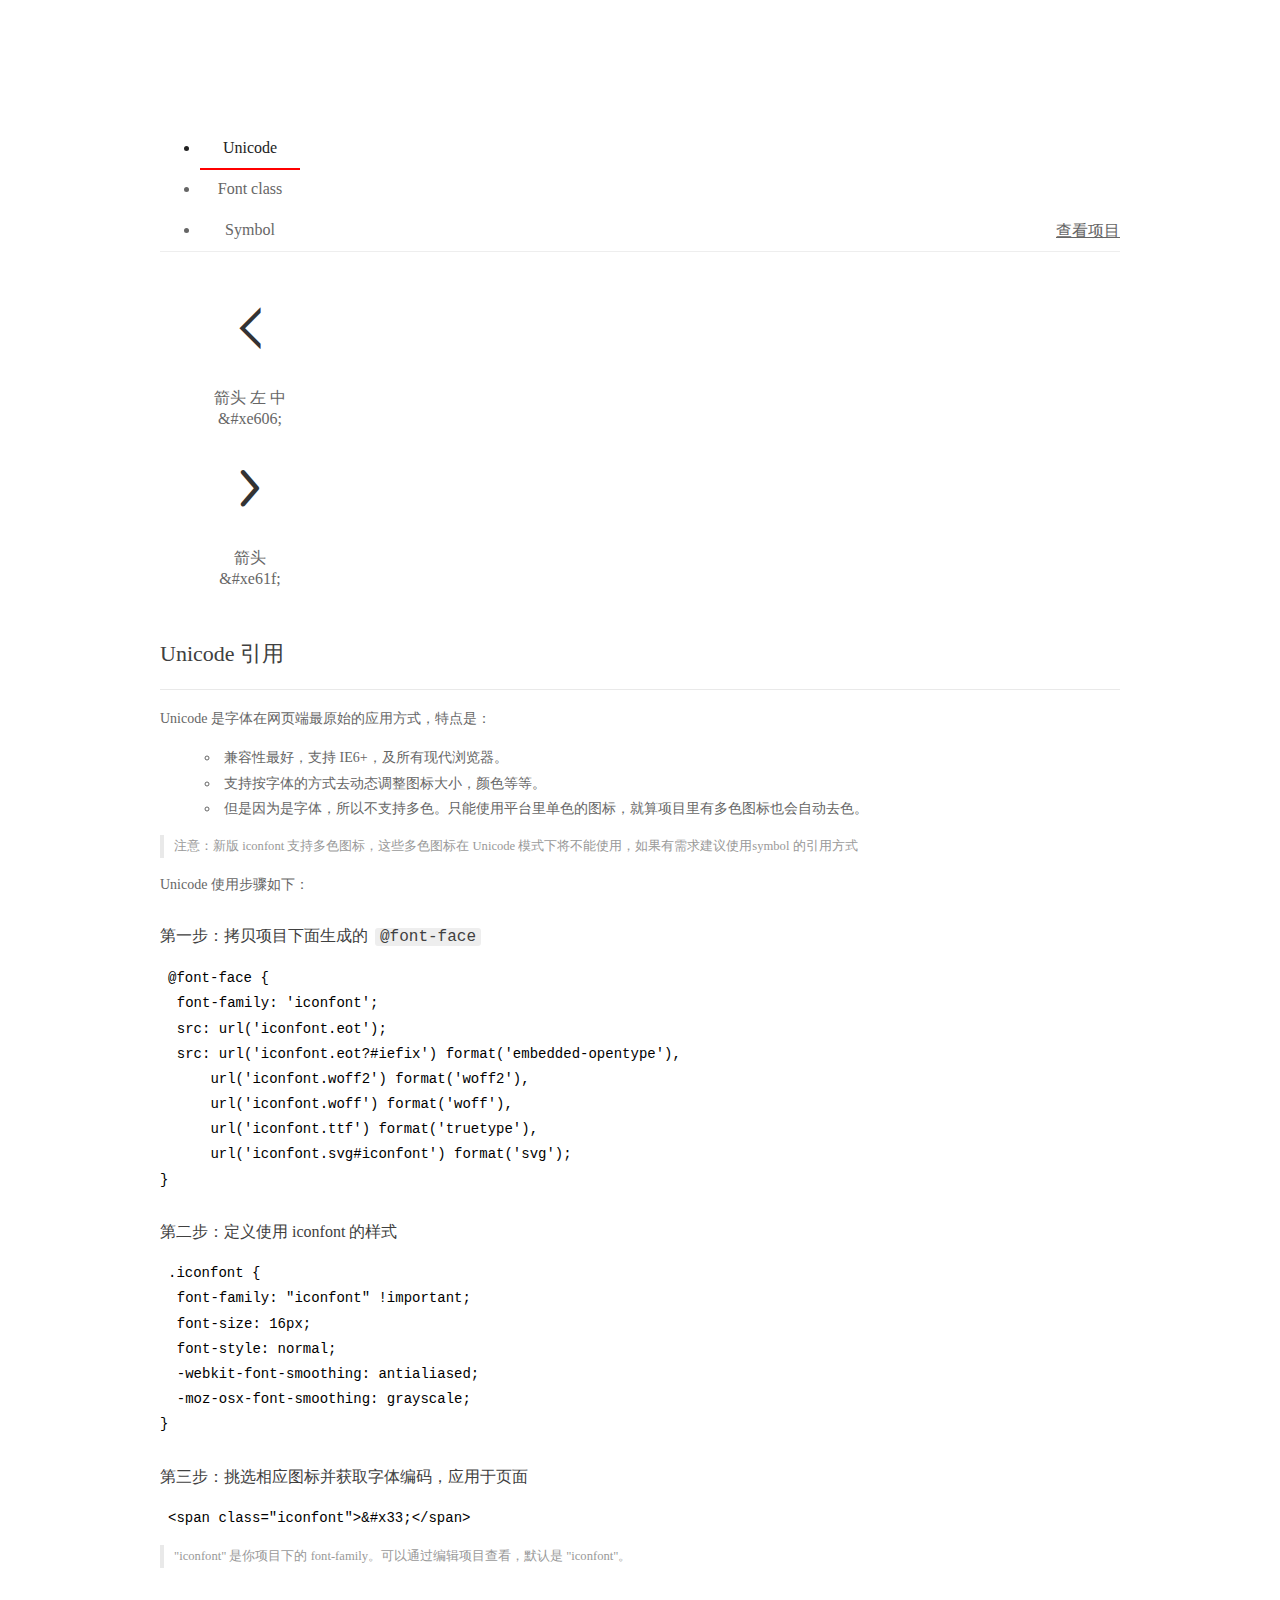
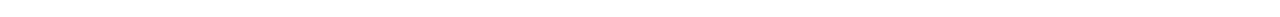
==== font/iconfont/demo_index.html @ b5be232b "0509" ====
<!DOCTYPE html>
<html>
<head>
  <meta charset="utf-8"/>
  <title>IconFont Demo</title>
  <link rel="shortcut icon" href="https://img.alicdn.com/tps/i4/TB1_oz6GVXXXXaFXpXXJDFnIXXX-64-64.ico" type="image/x-icon"/>
  <link rel="stylesheet" href="https://g.alicdn.com/thx/cube/1.3.2/cube.min.css">
  <link rel="stylesheet" href="demo.css">
  <link rel="stylesheet" href="iconfont.css">
  <script src="iconfont.js"></script>
  <!-- jQuery -->
  <script src="https://a1.alicdn.com/oss/uploads/2018/12/26/7bfddb60-08e8-11e9-9b04-53e73bb6408b.js"></script>
  <!-- 代码高亮 -->
  <script src="https://a1.alicdn.com/oss/uploads/2018/12/26/a3f714d0-08e6-11e9-8a15-ebf944d7534c.js"></script>
</head>
<body>
  <div class="main">
    <h1 class="logo"><a href="https://www.iconfont.cn/" title="iconfont 首页" target="_blank">&#xe86b;</a></h1>
    <div class="nav-tabs">
      <ul id="tabs" class="dib-box">
        <li class="dib active"><span>Unicode</span></li>
        <li class="dib"><span>Font class</span></li>
        <li class="dib"><span>Symbol</span></li>
      </ul>
      
      <a href="https://www.iconfont.cn/manage/index?manage_type=myprojects&projectId=1807315" target="_blank" class="nav-more">查看项目</a>
      
    </div>
    <div class="tab-container">
      <div class="content unicode" style="display: block;">
          <ul class="icon_lists dib-box">
          
            <li class="dib">
              <span class="icon iconfont">&#xe606;</span>
                <div class="name">箭头 左 中</div>
                <div class="code-name">&amp;#xe606;</div>
              </li>
          
            <li class="dib">
              <span class="icon iconfont">&#xe61f;</span>
                <div class="name">箭头</div>
                <div class="code-name">&amp;#xe61f;</div>
              </li>
          
          </ul>
          <div class="article markdown">
          <h2 id="unicode-">Unicode 引用</h2>
          <hr>

          <p>Unicode 是字体在网页端最原始的应用方式，特点是：</p>
          <ul>
            <li>兼容性最好，支持 IE6+，及所有现代浏览器。</li>
            <li>支持按字体的方式去动态调整图标大小，颜色等等。</li>
            <li>但是因为是字体，所以不支持多色。只能使用平台里单色的图标，就算项目里有多色图标也会自动去色。</li>
          </ul>
          <blockquote>
            <p>注意：新版 iconfont 支持多色图标，这些多色图标在 Unicode 模式下将不能使用，如果有需求建议使用symbol 的引用方式</p>
          </blockquote>
          <p>Unicode 使用步骤如下：</p>
          <h3 id="-font-face">第一步：拷贝项目下面生成的 <code>@font-face</code></h3>
<pre><code class="language-css"
>@font-face {
  font-family: 'iconfont';
  src: url('iconfont.eot');
  src: url('iconfont.eot?#iefix') format('embedded-opentype'),
      url('iconfont.woff2') format('woff2'),
      url('iconfont.woff') format('woff'),
      url('iconfont.ttf') format('truetype'),
      url('iconfont.svg#iconfont') format('svg');
}
</code></pre>
          <h3 id="-iconfont-">第二步：定义使用 iconfont 的样式</h3>
<pre><code class="language-css"
>.iconfont {
  font-family: "iconfont" !important;
  font-size: 16px;
  font-style: normal;
  -webkit-font-smoothing: antialiased;
  -moz-osx-font-smoothing: grayscale;
}
</code></pre>
          <h3 id="-">第三步：挑选相应图标并获取字体编码，应用于页面</h3>
<pre>
<code class="language-html"
>&lt;span class="iconfont"&gt;&amp;#x33;&lt;/span&gt;
</code></pre>
          <blockquote>
            <p>"iconfont" 是你项目下的 font-family。可以通过编辑项目查看，默认是 "iconfont"。</p>
          </blockquote>
          </div>
      </div>
      <div class="content font-class">
        <ul class="icon_lists dib-box">
          
          <li class="dib">
            <span class="icon iconfont icon-jiantou4"></span>
            <div class="name">
              箭头 左 中
            </div>
            <div class="code-name">.icon-jiantou4
            </div>
          </li>
          
          <li class="dib">
            <span class="icon iconfont icon-jiantou"></span>
            <div class="name">
              箭头
            </div>
            <div class="code-name">.icon-jiantou
            </div>
          </li>
          
        </ul>
        <div class="article markdown">
        <h2 id="font-class-">font-class 引用</h2>
        <hr>

        <p>font-class 是 Unicode 使用方式的一种变种，主要是解决 Unicode 书写不直观，语意不明确的问题。</p>
        <p>与 Unicode 使用方式相比，具有如下特点：</p>
        <ul>
          <li>兼容性良好，支持 IE8+，及所有现代浏览器。</li>
          <li>相比于 Unicode 语意明确，书写更直观。可以很容易分辨这个 icon 是什么。</li>
          <li>因为使用 class 来定义图标，所以当要替换图标时，只需要修改 class 里面的 Unicode 引用。</li>
          <li>不过因为本质上还是使用的字体，所以多色图标还是不支持的。</li>
        </ul>
        <p>使用步骤如下：</p>
        <h3 id="-fontclass-">第一步：引入项目下面生成的 fontclass 代码：</h3>
<pre><code class="language-html">&lt;link rel="stylesheet" href="./iconfont.css"&gt;
</code></pre>
        <h3 id="-">第二步：挑选相应图标并获取类名，应用于页面：</h3>
<pre><code class="language-html">&lt;span class="iconfont icon-xxx"&gt;&lt;/span&gt;
</code></pre>
        <blockquote>
          <p>"
            iconfont" 是你项目下的 font-family。可以通过编辑项目查看，默认是 "iconfont"。</p>
        </blockquote>
      </div>
      </div>
      <div class="content symbol">
          <ul class="icon_lists dib-box">
          
            <li class="dib">
                <svg class="icon svg-icon" aria-hidden="true">
                  <use xlink:href="#icon-jiantou4"></use>
                </svg>
                <div class="name">箭头 左 中</div>
                <div class="code-name">#icon-jiantou4</div>
            </li>
          
            <li class="dib">
                <svg class="icon svg-icon" aria-hidden="true">
                  <use xlink:href="#icon-jiantou"></use>
                </svg>
                <div class="name">箭头</div>
                <div class="code-name">#icon-jiantou</div>
            </li>
          
          </ul>
          <div class="article markdown">
          <h2 id="symbol-">Symbol 引用</h2>
          <hr>

          <p>这是一种全新的使用方式，应该说这才是未来的主流，也是平台目前推荐的用法。相关介绍可以参考这篇<a href="">文章</a>
            这种用法其实是做了一个 SVG 的集合，与另外两种相比具有如下特点：</p>
          <ul>
            <li>支持多色图标了，不再受单色限制。</li>
            <li>通过一些技巧，支持像字体那样，通过 <code>font-size</code>, <code>color</code> 来调整样式。</li>
            <li>兼容性较差，支持 IE9+，及现代浏览器。</li>
            <li>浏览器渲染 SVG 的性能一般，还不如 png。</li>
          </ul>
          <p>使用步骤如下：</p>
          <h3 id="-symbol-">第一步：引入项目下面生成的 symbol 代码：</h3>
<pre><code class="language-html">&lt;script src="./iconfont.js"&gt;&lt;/script&gt;
</code></pre>
          <h3 id="-css-">第二步：加入通用 CSS 代码（引入一次就行）：</h3>
<pre><code class="language-html">&lt;style&gt;
.icon {
  width: 1em;
  height: 1em;
  vertical-align: -0.15em;
  fill: currentColor;
  overflow: hidden;
}
&lt;/style&gt;
</code></pre>
          <h3 id="-">第三步：挑选相应图标并获取类名，应用于页面：</h3>
<pre><code class="language-html">&lt;svg class="icon" aria-hidden="true"&gt;
  &lt;use xlink:href="#icon-xxx"&gt;&lt;/use&gt;
&lt;/svg&gt;
</code></pre>
          </div>
      </div>

    </div>
  </div>
  <script>
  $(document).ready(function () {
      $('.tab-container .content:first').show()

      $('#tabs li').click(function (e) {
        var tabContent = $('.tab-container .content')
        var index = $(this).index()

        if ($(this).hasClass('active')) {
          return
        } else {
          $('#tabs li').removeClass('active')
          $(this).addClass('active')

          tabContent.hide().eq(index).fadeIn()
        }
      })
    })
  </script>
</body>
</html>
---- font/iconfont/demo.css ----
/* Logo 字体 */
@font-face {
  font-family: "iconfont logo";
  src: url('https://at.alicdn.com/t/font_985780_km7mi63cihi.eot?t=1545807318834');
  src: url('https://at.alicdn.com/t/font_985780_km7mi63cihi.eot?t=1545807318834#iefix') format('embedded-opentype'),
    url('https://at.alicdn.com/t/font_985780_km7mi63cihi.woff?t=1545807318834') format('woff'),
    url('https://at.alicdn.com/t/font_985780_km7mi63cihi.ttf?t=1545807318834') format('truetype'),
    url('https://at.alicdn.com/t/font_985780_km7mi63cihi.svg?t=1545807318834#iconfont') format('svg');
}

.logo {
  font-family: "iconfont logo";
  font-size: 160px;
  font-style: normal;
  -webkit-font-smoothing: antialiased;
  -moz-osx-font-smoothing: grayscale;
}

/* tabs */
.nav-tabs {
  position: relative;
}

.nav-tabs .nav-more {
  position: absolute;
  right: 0;
  bottom: 0;
  height: 42px;
  line-height: 42px;
  color: #666;
}

#tabs {
  border-bottom: 1px solid #eee;
}

#tabs li {
  cursor: pointer;
  width: 100px;
  height: 40px;
  line-height: 40px;
  text-align: center;
  font-size: 16px;
  border-bottom: 2px solid transparent;
  position: relative;
  z-index: 1;
  margin-bottom: -1px;
  color: #666;
}


#tabs .active {
  border-bottom-color: #f00;
  color: #222;
}

.tab-container .content {
  display: none;
}

/* 页面布局 */
.main {
  padding: 30px 100px;
  width: 960px;
  margin: 0 auto;
}

.main .logo {
  color: #333;
  text-align: left;
  margin-bottom: 30px;
  line-height: 1;
  height: 110px;
  margin-top: -50px;
  overflow: hidden;
  *zoom: 1;
}

.main .logo a {
  font-size: 160px;
  color: #333;
}

.helps {
  margin-top: 40px;
}

.helps pre {
  padding: 20px;
  margin: 10px 0;
  border: solid 1px #e7e1cd;
  background-color: #fffdef;
  overflow: auto;
}

.icon_lists {
  width: 100% !important;
  overflow: hidden;
  *zoom: 1;
}

.icon_lists li {
  width: 100px;
  margin-bottom: 10px;
  margin-right: 20px;
  text-align: center;
  list-style: none !important;
  cursor: default;
}

.icon_lists li .code-name {
  line-height: 1.2;
}

.icon_lists .icon {
  display: block;
  height: 100px;
  line-height: 100px;
  font-size: 42px;
  margin: 10px auto;
  color: #333;
  -webkit-transition: font-size 0.25s linear, width 0.25s linear;
  -moz-transition: font-size 0.25s linear, width 0.25s linear;
  transition: font-size 0.25s linear, width 0.25s linear;
}

.icon_lists .icon:hover {
  font-size: 100px;
}

.icon_lists .svg-icon {
  /* 通过设置 font-size 来改变图标大小 */
  width: 1em;
  /* 图标和文字相邻时，垂直对齐 */
  vertical-align: -0.15em;
  /* 通过设置 color 来改变 SVG 的颜色/fill */
  fill: currentColor;
  /* path 和 stroke 溢出 viewBox 部分在 IE 下会显示
      normalize.css 中也包含这行 */
  overflow: hidden;
}

.icon_lists li .name,
.icon_lists li .code-name {
  color: #666;
}

/* markdown 样式 */
.markdown {
  color: #666;
  font-size: 14px;
  line-height: 1.8;
}

.highlight {
  line-height: 1.5;
}

.markdown img {
  vertical-align: middle;
  max-width: 100%;
}

.markdown h1 {
  color: #404040;
  font-weight: 500;
  line-height: 40px;
  margin-bottom: 24px;
}

.markdown h2,
.markdown h3,
.markdown h4,
.markdown h5,
.markdown h6 {
  color: #404040;
  margin: 1.6em 0 0.6em 0;
  font-weight: 500;
  clear: both;
}

.markdown h1 {
  font-size: 28px;
}

.markdown h2 {
  font-size: 22px;
}

.markdown h3 {
  font-size: 16px;
}

.markdown h4 {
  font-size: 14px;
}

.markdown h5 {
  font-size: 12px;
}

.markdown h6 {
  font-size: 12px;
}

.markdown hr {
  height: 1px;
  border: 0;
  background: #e9e9e9;
  margin: 16px 0;
  clear: both;
}

.markdown p {
  margin: 1em 0;
}

.markdown>p,
.markdown>blockquote,
.markdown>.highlight,
.markdown>ol,
.markdown>ul {
  width: 80%;
}

.markdown ul>li {
  list-style: circle;
}

.markdown>ul li,
.markdown blockquote ul>li {
  margin-left: 20px;
  padding-left: 4px;
}

.markdown>ul li p,
.markdown>ol li p {
  margin: 0.6em 0;
}

.markdown ol>li {
  list-style: decimal;
}

.markdown>ol li,
.markdown blockquote ol>li {
  margin-left: 20px;
  padding-left: 4px;
}

.markdown code {
  margin: 0 3px;
  padding: 0 5px;
  background: #eee;
  border-radius: 3px;
}

.markdown strong,
.markdown b {
  font-weight: 600;
}

.markdown>table {
  border-collapse: collapse;
  border-spacing: 0px;
  empty-cells: show;
  border: 1px solid #e9e9e9;
  width: 95%;
  margin-bottom: 24px;
}

.markdown>table th {
  white-space: nowrap;
  color: #333;
  font-weight: 600;
}

.markdown>table th,
.markdown>table td {
  border: 1px solid #e9e9e9;
  padding: 8px 16px;
  text-align: left;
}

.markdown>table th {
  background: #F7F7F7;
}

.markdown blockquote {
  font-size: 90%;
  color: #999;
  border-left: 4px solid #e9e9e9;
  padding-left: 0.8em;
  margin: 1em 0;
}

.markdown blockquote p {
  margin: 0;
}

.markdown .anchor {
  opacity: 0;
  transition: opacity 0.3s ease;
  margin-left: 8px;
}

.markdown .waiting {
  color: #ccc;
}

.markdown h1:hover .anchor,
.markdown h2:hover .anchor,
.markdown h3:hover .anchor,
.markdown h4:hover .anchor,
.markdown h5:hover .anchor,
.markdown h6:hover .anchor {
  opacity: 1;
  display: inline-block;
}

.markdown>br,
.markdown>p>br {
  clear: both;
}


.hljs {
  display: block;
  background: white;
  padding: 0.5em;
  color: #333333;
  overflow-x: auto;
}

.hljs-comment,
.hljs-meta {
  color: #969896;
}

.hljs-string,
.hljs-variable,
.hljs-template-variable,
.hljs-strong,
.hljs-emphasis,
.hljs-quote {
  color: #df5000;
}

.hljs-keyword,
.hljs-selector-tag,
.hljs-type {
  color: #a71d5d;
}

.hljs-literal,
.hljs-symbol,
.hljs-bullet,
.hljs-attribute {
  color: #0086b3;
}

.hljs-section,
.hljs-name {
  color: #63a35c;
}

.hljs-tag {
  color: #333333;
}

.hljs-title,
.hljs-attr,
.hljs-selector-id,
.hljs-selector-class,
.hljs-selector-attr,
.hljs-selector-pseudo {
  color: #795da3;
}

.hljs-addition {
  color: #55a532;
  background-color: #eaffea;
}

.hljs-deletion {
  color: #bd2c00;
  background-color: #ffecec;
}

.hljs-link {
  text-decoration: underline;
}

/* 代码高亮 */
/* PrismJS 1.15.0
https://prismjs.com/download.html#themes=prism&languages=markup+css+clike+javascript */
/**
 * prism.js default theme for JavaScript, CSS and HTML
 * Based on dabblet (http://dabblet.com)
 * @author Lea Verou
 */
code[class*="language-"],
pre[class*="language-"] {
  color: black;
  background: none;
  text-shadow: 0 1px white;
  font-family: Consolas, Monaco, 'Andale Mono', 'Ubuntu Mono', monospace;
  text-align: left;
  white-space: pre;
  word-spacing: normal;
  word-break: normal;
  word-wrap: normal;
  line-height: 1.5;

  -moz-tab-size: 4;
  -o-tab-size: 4;
  tab-size: 4;

  -webkit-hyphens: none;
  -moz-hyphens: none;
  -ms-hyphens: none;
  hyphens: none;
}

pre[class*="language-"]::-moz-selection,
pre[class*="language-"] ::-moz-selection,
code[class*="language-"]::-moz-selection,
code[class*="language-"] ::-moz-selection {
  text-shadow: none;
  background: #b3d4fc;
}

pre[class*="language-"]::selection,
pre[class*="language-"] ::selection,
code[class*="language-"]::selection,
code[class*="language-"] ::selection {
  text-shadow: none;
  background: #b3d4fc;
}

@media print {

  code[class*="language-"],
  pre[class*="language-"] {
    text-shadow: none;
  }
}

/* Code blocks */
pre[class*="language-"] {
  padding: 1em;
  margin: .5em 0;
  overflow: auto;
}

:not(pre)>code[class*="language-"],
pre[class*="language-"] {
  background: #f5f2f0;
}

/* Inline code */
:not(pre)>code[class*="language-"] {
  padding: .1em;
  border-radius: .3em;
  white-space: normal;
}

.token.comment,
.token.prolog,
.token.doctype,
.token.cdata {
  color: slategray;
}

.token.punctuation {
  color: #999;
}

.namespace {
  opacity: .7;
}

.token.property,
.token.tag,
.token.boolean,
.token.number,
.token.constant,
.token.symbol,
.token.deleted {
  color: #905;
}

.token.selector,
.token.attr-name,
.token.string,
.token.char,
.token.builtin,
.token.inserted {
  color: #690;
}

.token.operator,
.token.entity,
.token.url,
.language-css .token.string,
.style .token.string {
  color: #9a6e3a;
  background: hsla(0, 0%, 100%, .5);
}

.token.atrule,
.token.attr-value,
.token.keyword {
  color: #07a;
}

.token.function,
.token.class-name {
  color: #DD4A68;
}

.token.regex,
.token.important,
.token.variable {
  color: #e90;
}

.token.important,
.token.bold {
  font-weight: bold;
}

.token.italic {
  font-style: italic;
}

.token.entity {
  cursor: help;
}
---- font/iconfont/iconfont.css ----
@font-face {font-family: "iconfont";
  src: url('iconfont.eot?t=1588993728727'); /* IE9 */
  src: url('iconfont.eot?t=1588993728727#iefix') format('embedded-opentype'), /* IE6-IE8 */
  url('[data-uri]') format('woff2'),
  url('iconfont.woff?t=1588993728727') format('woff'),
  url('iconfont.ttf?t=1588993728727') format('truetype'), /* chrome, firefox, opera, Safari, Android, iOS 4.2+ */
  url('iconfont.svg?t=1588993728727#iconfont') format('svg'); /* iOS 4.1- */
}

.iconfont {
  font-family: "iconfont" !important;
  font-size: 16px;
  font-style: normal;
  -webkit-font-smoothing: antialiased;
  -moz-osx-font-smoothing: grayscale;
}

.icon-jiantou4:before {
  content: "\e606";
}

.icon-jiantou:before {
  content: "\e61f";
}
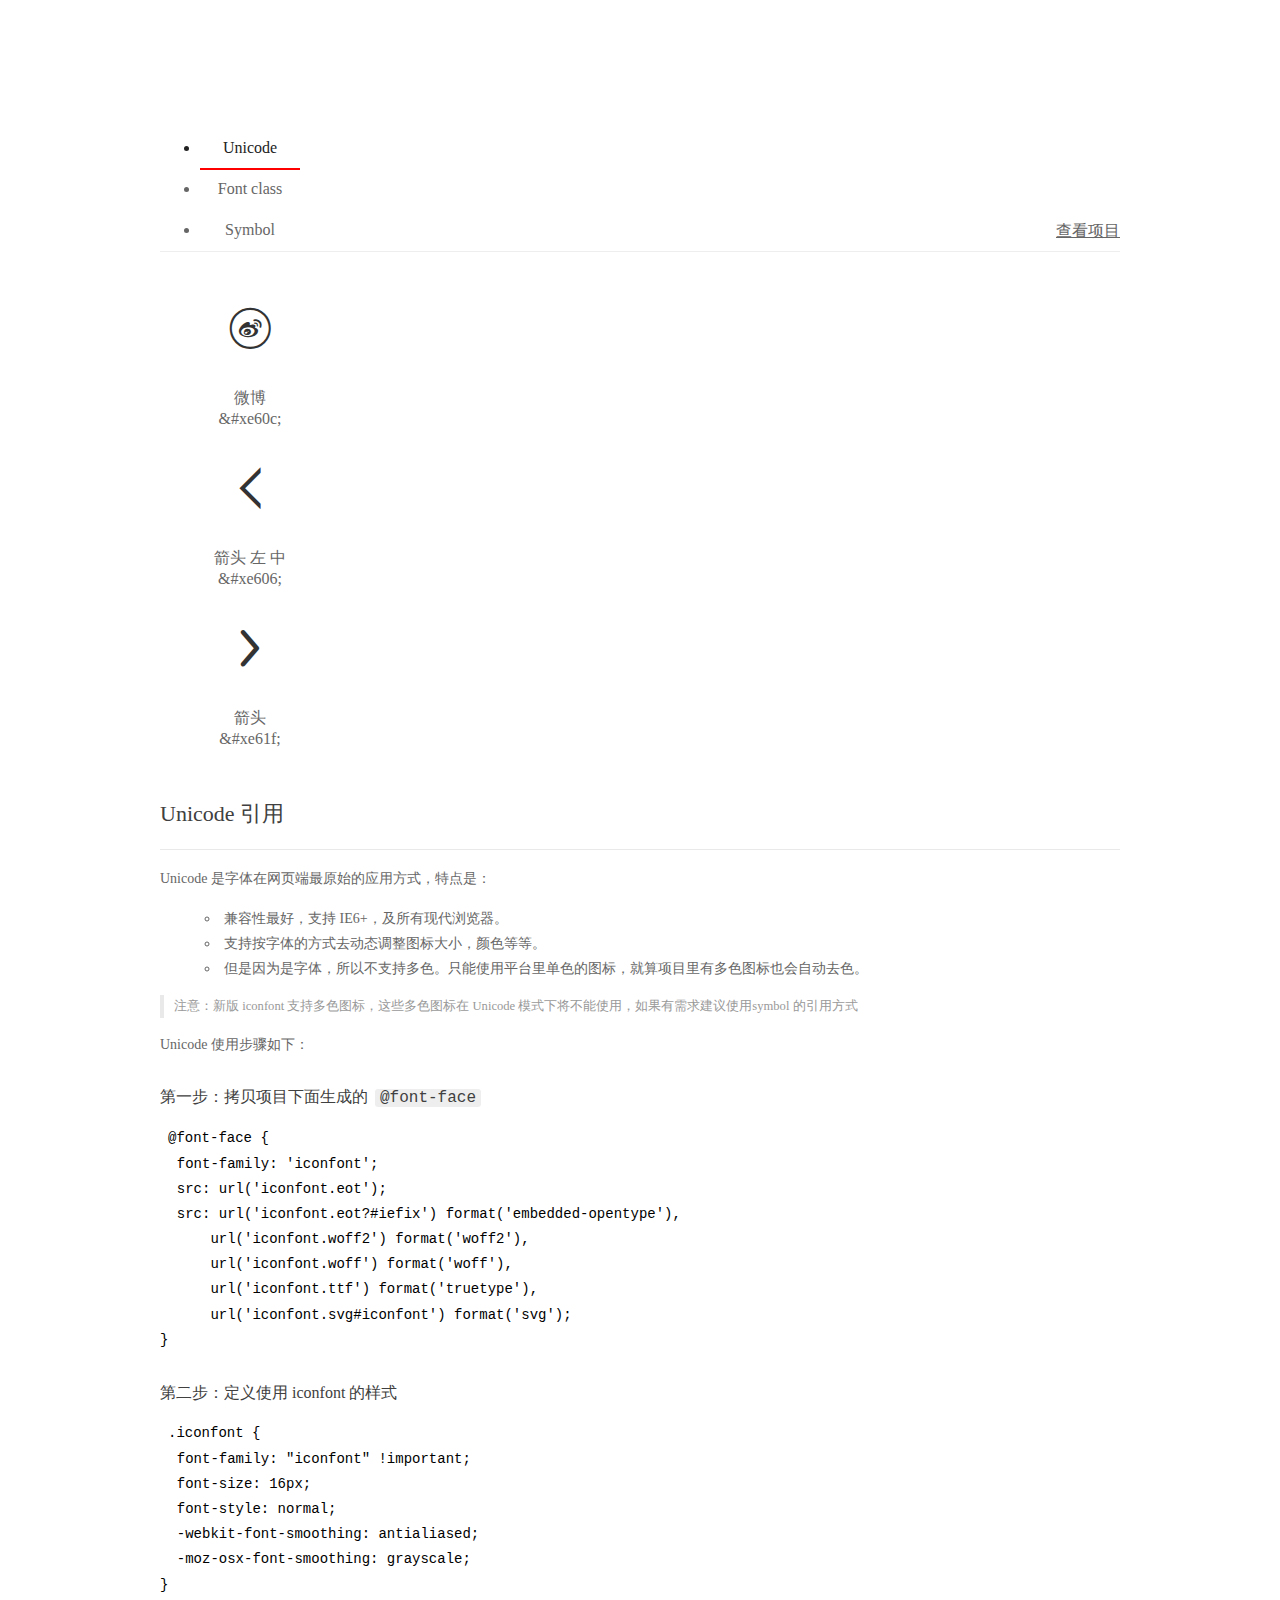
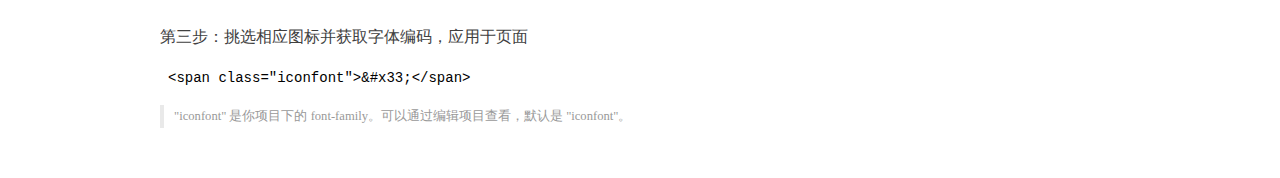
==== commit 8b4c3257: "0514" ====
--- a/font/iconfont/demo_index.html
+++ b/font/iconfont/demo_index.html
@@ -31,6 +31,12 @@
           <ul class="icon_lists dib-box">
           
             <li class="dib">
+              <span class="icon iconfont">&#xe60c;</span>
+                <div class="name">微博</div>
+                <div class="code-name">&amp;#xe60c;</div>
+              </li>
+          
+            <li class="dib">
               <span class="icon iconfont">&#xe606;</span>
                 <div class="name">箭头 左 中</div>
                 <div class="code-name">&amp;#xe606;</div>
@@ -93,6 +99,15 @@
         <ul class="icon_lists dib-box">
           
           <li class="dib">
+            <span class="icon iconfont icon-weibo"></span>
+            <div class="name">
+              微博
+            </div>
+            <div class="code-name">.icon-weibo
+            </div>
+          </li>
+          
+          <li class="dib">
             <span class="icon iconfont icon-jiantou4"></span>
             <div class="name">
               箭头 左 中
@@ -141,6 +156,14 @@
           
             <li class="dib">
                 <svg class="icon svg-icon" aria-hidden="true">
+                  <use xlink:href="#icon-weibo"></use>
+                </svg>
+                <div class="name">微博</div>
+                <div class="code-name">#icon-weibo</div>
+            </li>
+          
+            <li class="dib">
+                <svg class="icon svg-icon" aria-hidden="true">
                   <use xlink:href="#icon-jiantou4"></use>
                 </svg>
                 <div class="name">箭头 左 中</div>
--- a/font/iconfont/iconfont.css
+++ b/font/iconfont/iconfont.css
@@ -1,10 +1,10 @@
 @font-face {font-family: "iconfont";
-  src: url('iconfont.eot?t=1588993728727'); /* IE9 */
-  src: url('iconfont.eot?t=1588993728727#iefix') format('embedded-opentype'), /* IE6-IE8 */
-  url('[data-uri]') format('woff2'),
-  url('iconfont.woff?t=1588993728727') format('woff'),
-  url('iconfont.ttf?t=1588993728727') format('truetype'), /* chrome, firefox, opera, Safari, Android, iOS 4.2+ */
-  url('iconfont.svg?t=1588993728727#iconfont') format('svg'); /* iOS 4.1- */
+  src: url('iconfont.eot?t=1589161497121'); /* IE9 */
+  src: url('iconfont.eot?t=1589161497121#iefix') format('embedded-opentype'), /* IE6-IE8 */
+  url('[data-uri]') format('woff2'),
+  url('iconfont.woff?t=1589161497121') format('woff'),
+  url('iconfont.ttf?t=1589161497121') format('truetype'), /* chrome, firefox, opera, Safari, Android, iOS 4.2+ */
+  url('iconfont.svg?t=1589161497121#iconfont') format('svg'); /* iOS 4.1- */
 }
 
 .iconfont {
@@ -15,6 +15,10 @@
   -moz-osx-font-smoothing: grayscale;
 }
 
+.icon-weibo:before {
+  content: "\e60c";
+}
+
 .icon-jiantou4:before {
   content: "\e606";
 }
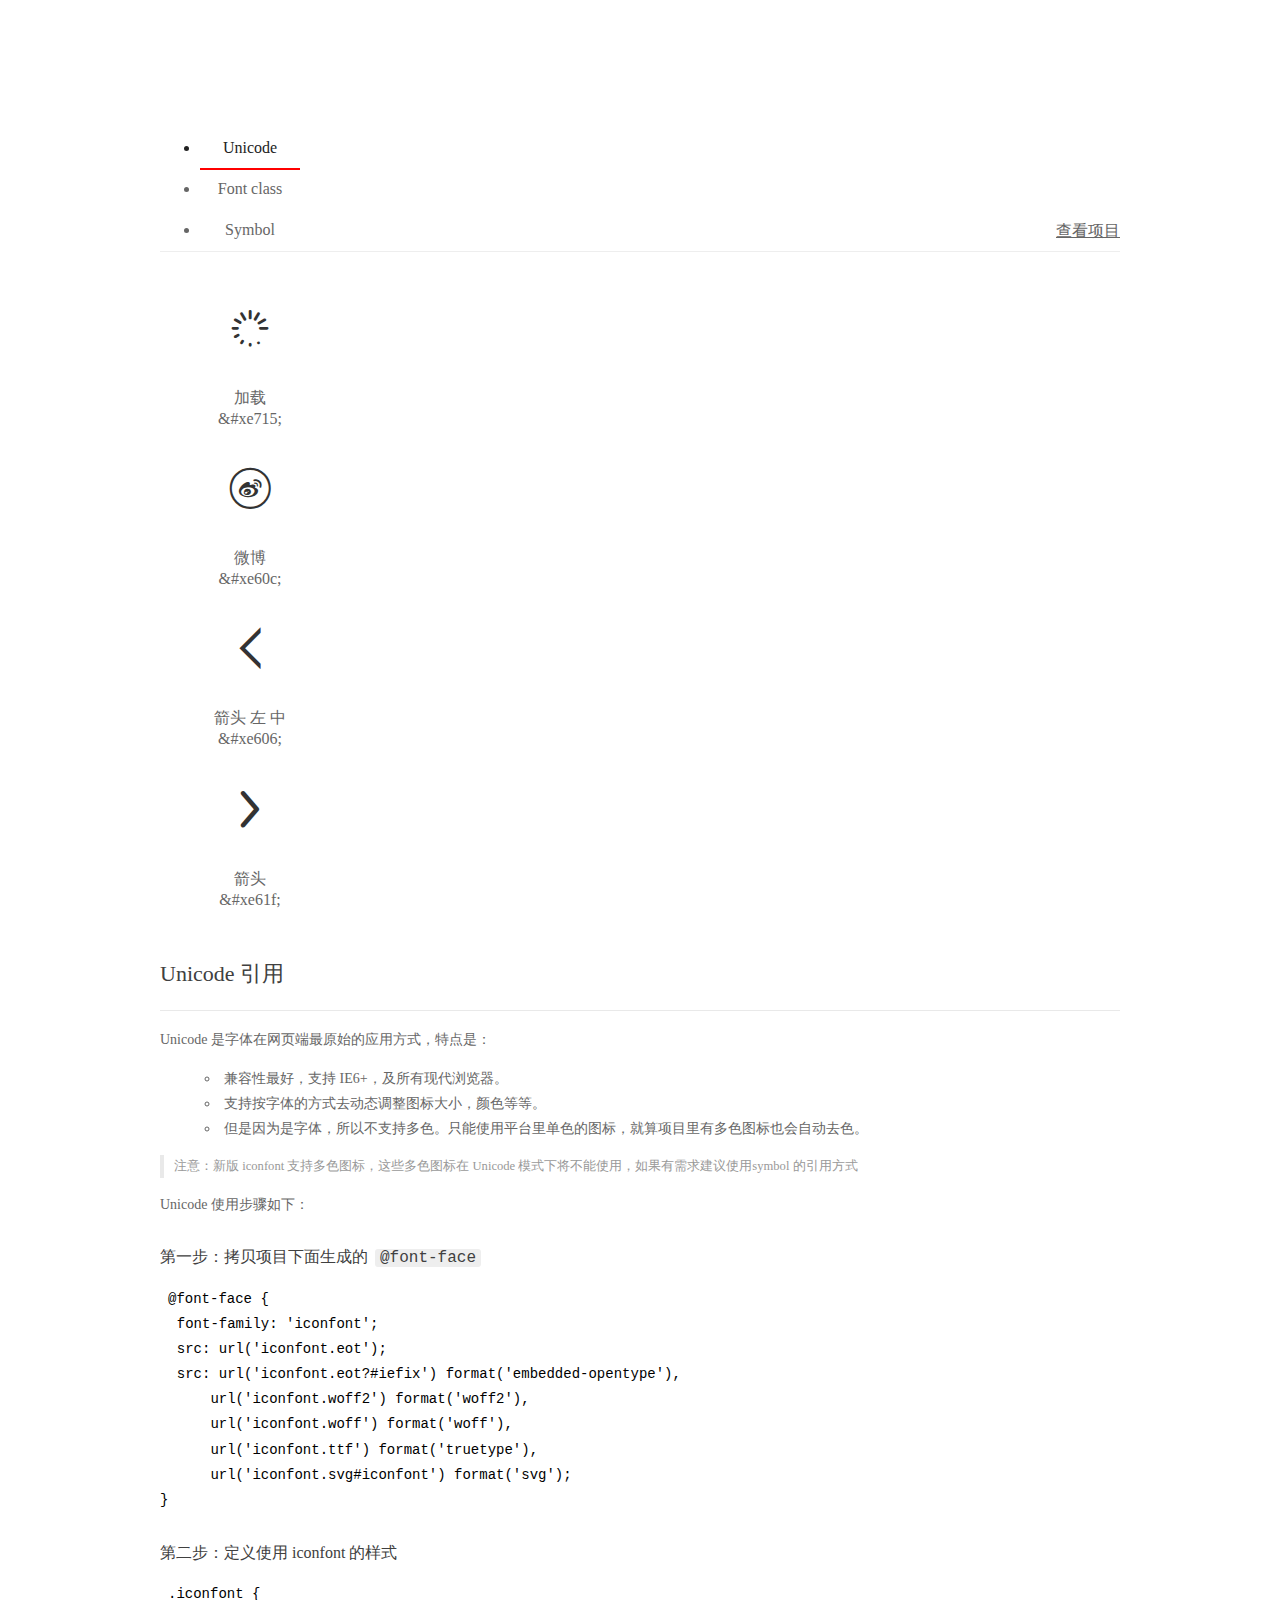
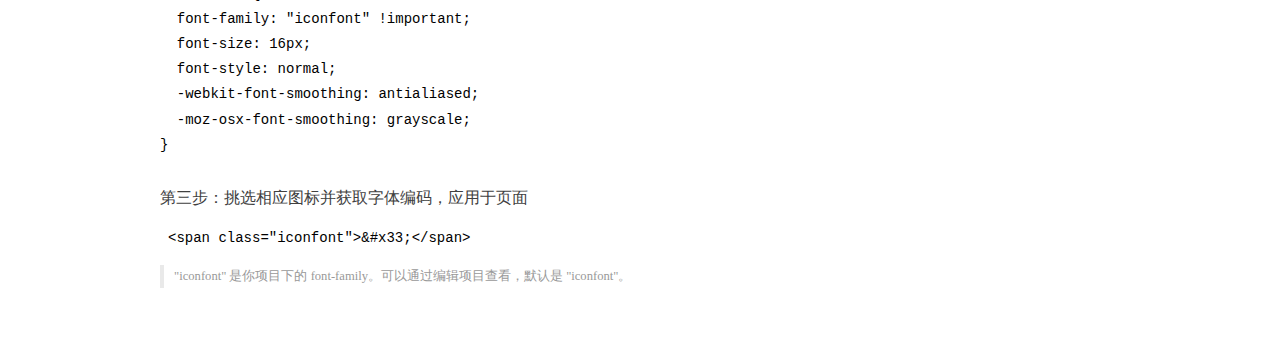
==== commit 9b5811ce: "0521" ====
--- a/font/iconfont/demo_index.html
+++ b/font/iconfont/demo_index.html
@@ -31,6 +31,12 @@
           <ul class="icon_lists dib-box">
           
             <li class="dib">
+              <span class="icon iconfont">&#xe715;</span>
+                <div class="name">加载</div>
+                <div class="code-name">&amp;#xe715;</div>
+              </li>
+          
+            <li class="dib">
               <span class="icon iconfont">&#xe60c;</span>
                 <div class="name">微博</div>
                 <div class="code-name">&amp;#xe60c;</div>
@@ -99,6 +105,15 @@
         <ul class="icon_lists dib-box">
           
           <li class="dib">
+            <span class="icon iconfont icon-jiazai"></span>
+            <div class="name">
+              加载
+            </div>
+            <div class="code-name">.icon-jiazai
+            </div>
+          </li>
+          
+          <li class="dib">
             <span class="icon iconfont icon-weibo"></span>
             <div class="name">
               微博
@@ -156,6 +171,14 @@
           
             <li class="dib">
                 <svg class="icon svg-icon" aria-hidden="true">
+                  <use xlink:href="#icon-jiazai"></use>
+                </svg>
+                <div class="name">加载</div>
+                <div class="code-name">#icon-jiazai</div>
+            </li>
+          
+            <li class="dib">
+                <svg class="icon svg-icon" aria-hidden="true">
                   <use xlink:href="#icon-weibo"></use>
                 </svg>
                 <div class="name">微博</div>
--- a/font/iconfont/iconfont.css
+++ b/font/iconfont/iconfont.css
@@ -1,10 +1,10 @@
 @font-face {font-family: "iconfont";
-  src: url('iconfont.eot?t=1589161497121'); /* IE9 */
-  src: url('iconfont.eot?t=1589161497121#iefix') format('embedded-opentype'), /* IE6-IE8 */
-  url('[data-uri]') format('woff2'),
-  url('iconfont.woff?t=1589161497121') format('woff'),
-  url('iconfont.ttf?t=1589161497121') format('truetype'), /* chrome, firefox, opera, Safari, Android, iOS 4.2+ */
-  url('iconfont.svg?t=1589161497121#iconfont') format('svg'); /* iOS 4.1- */
+  src: url('iconfont.eot?t=1590027438131'); /* IE9 */
+  src: url('iconfont.eot?t=1590027438131#iefix') format('embedded-opentype'), /* IE6-IE8 */
+  url('[data-uri]') format('woff2'),
+  url('iconfont.woff?t=1590027438131') format('woff'),
+  url('iconfont.ttf?t=1590027438131') format('truetype'), /* chrome, firefox, opera, Safari, Android, iOS 4.2+ */
+  url('iconfont.svg?t=1590027438131#iconfont') format('svg'); /* iOS 4.1- */
 }
 
 .iconfont {
@@ -13,6 +13,10 @@
   font-style: normal;
   -webkit-font-smoothing: antialiased;
   -moz-osx-font-smoothing: grayscale;
+}
+
+.icon-jiazai:before {
+  content: "\e715";
 }
 
 .icon-weibo:before {
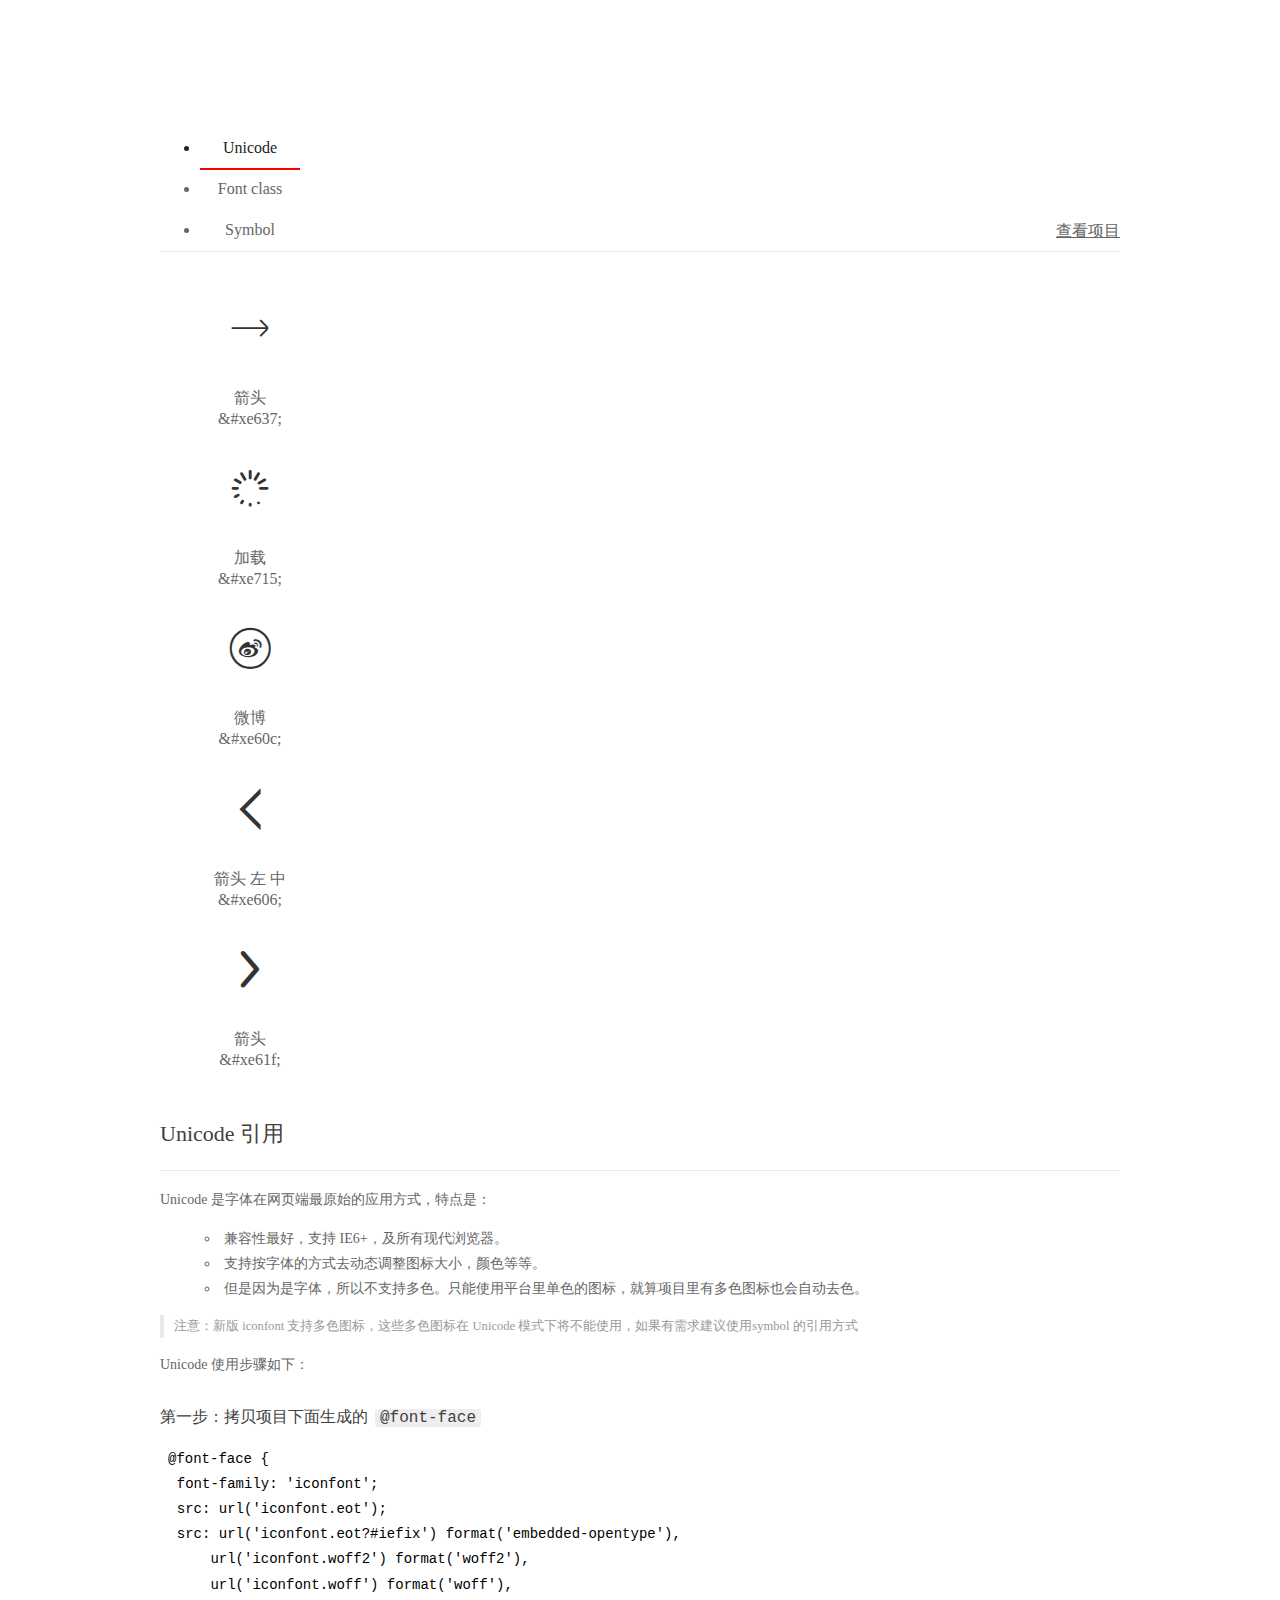
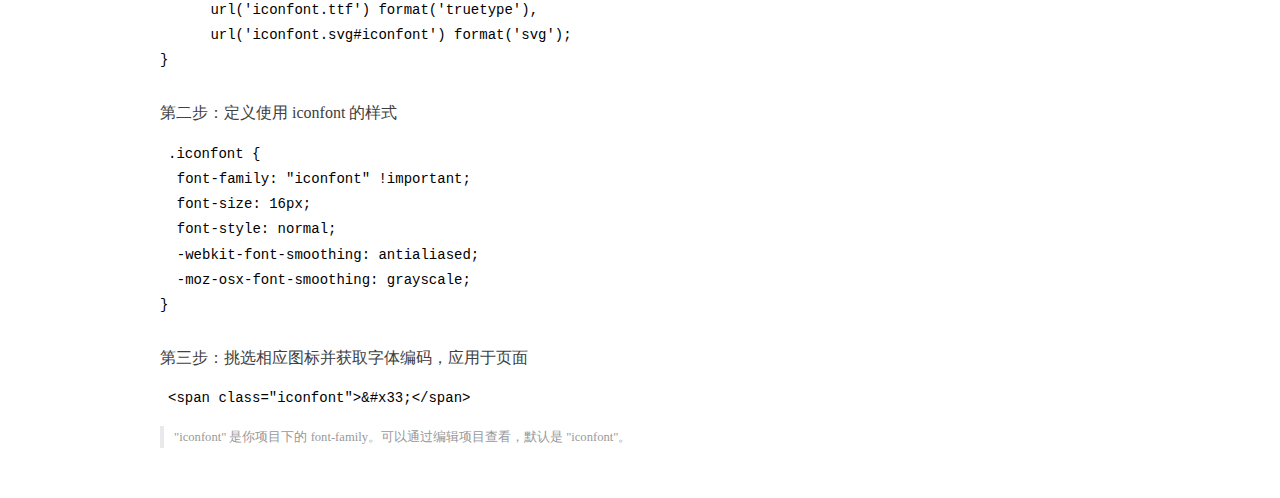
==== commit 8af6100f: "0523" ====
--- a/font/iconfont/demo_index.html
+++ b/font/iconfont/demo_index.html
@@ -31,6 +31,12 @@
           <ul class="icon_lists dib-box">
           
             <li class="dib">
+              <span class="icon iconfont">&#xe637;</span>
+                <div class="name">箭头</div>
+                <div class="code-name">&amp;#xe637;</div>
+              </li>
+          
+            <li class="dib">
               <span class="icon iconfont">&#xe715;</span>
                 <div class="name">加载</div>
                 <div class="code-name">&amp;#xe715;</div>
@@ -105,6 +111,15 @@
         <ul class="icon_lists dib-box">
           
           <li class="dib">
+            <span class="icon iconfont icon-jiantou1"></span>
+            <div class="name">
+              箭头
+            </div>
+            <div class="code-name">.icon-jiantou1
+            </div>
+          </li>
+          
+          <li class="dib">
             <span class="icon iconfont icon-jiazai"></span>
             <div class="name">
               加载
@@ -171,6 +186,14 @@
           
             <li class="dib">
                 <svg class="icon svg-icon" aria-hidden="true">
+                  <use xlink:href="#icon-jiantou1"></use>
+                </svg>
+                <div class="name">箭头</div>
+                <div class="code-name">#icon-jiantou1</div>
+            </li>
+          
+            <li class="dib">
+                <svg class="icon svg-icon" aria-hidden="true">
                   <use xlink:href="#icon-jiazai"></use>
                 </svg>
                 <div class="name">加载</div>
--- a/font/iconfont/iconfont.css
+++ b/font/iconfont/iconfont.css
@@ -1,10 +1,10 @@
 @font-face {font-family: "iconfont";
-  src: url('iconfont.eot?t=1590027438131'); /* IE9 */
-  src: url('iconfont.eot?t=1590027438131#iefix') format('embedded-opentype'), /* IE6-IE8 */
-  url('[data-uri]') format('woff2'),
-  url('iconfont.woff?t=1590027438131') format('woff'),
-  url('iconfont.ttf?t=1590027438131') format('truetype'), /* chrome, firefox, opera, Safari, Android, iOS 4.2+ */
-  url('iconfont.svg?t=1590027438131#iconfont') format('svg'); /* iOS 4.1- */
+  src: url('iconfont.eot?t=1590224614100'); /* IE9 */
+  src: url('iconfont.eot?t=1590224614100#iefix') format('embedded-opentype'), /* IE6-IE8 */
+  url('[data-uri]') format('woff2'),
+  url('iconfont.woff?t=1590224614100') format('woff'),
+  url('iconfont.ttf?t=1590224614100') format('truetype'), /* chrome, firefox, opera, Safari, Android, iOS 4.2+ */
+  url('iconfont.svg?t=1590224614100#iconfont') format('svg'); /* iOS 4.1- */
 }
 
 .iconfont {
@@ -13,6 +13,10 @@
   font-style: normal;
   -webkit-font-smoothing: antialiased;
   -moz-osx-font-smoothing: grayscale;
+}
+
+.icon-jiantou1:before {
+  content: "\e637";
 }
 
 .icon-jiazai:before {
